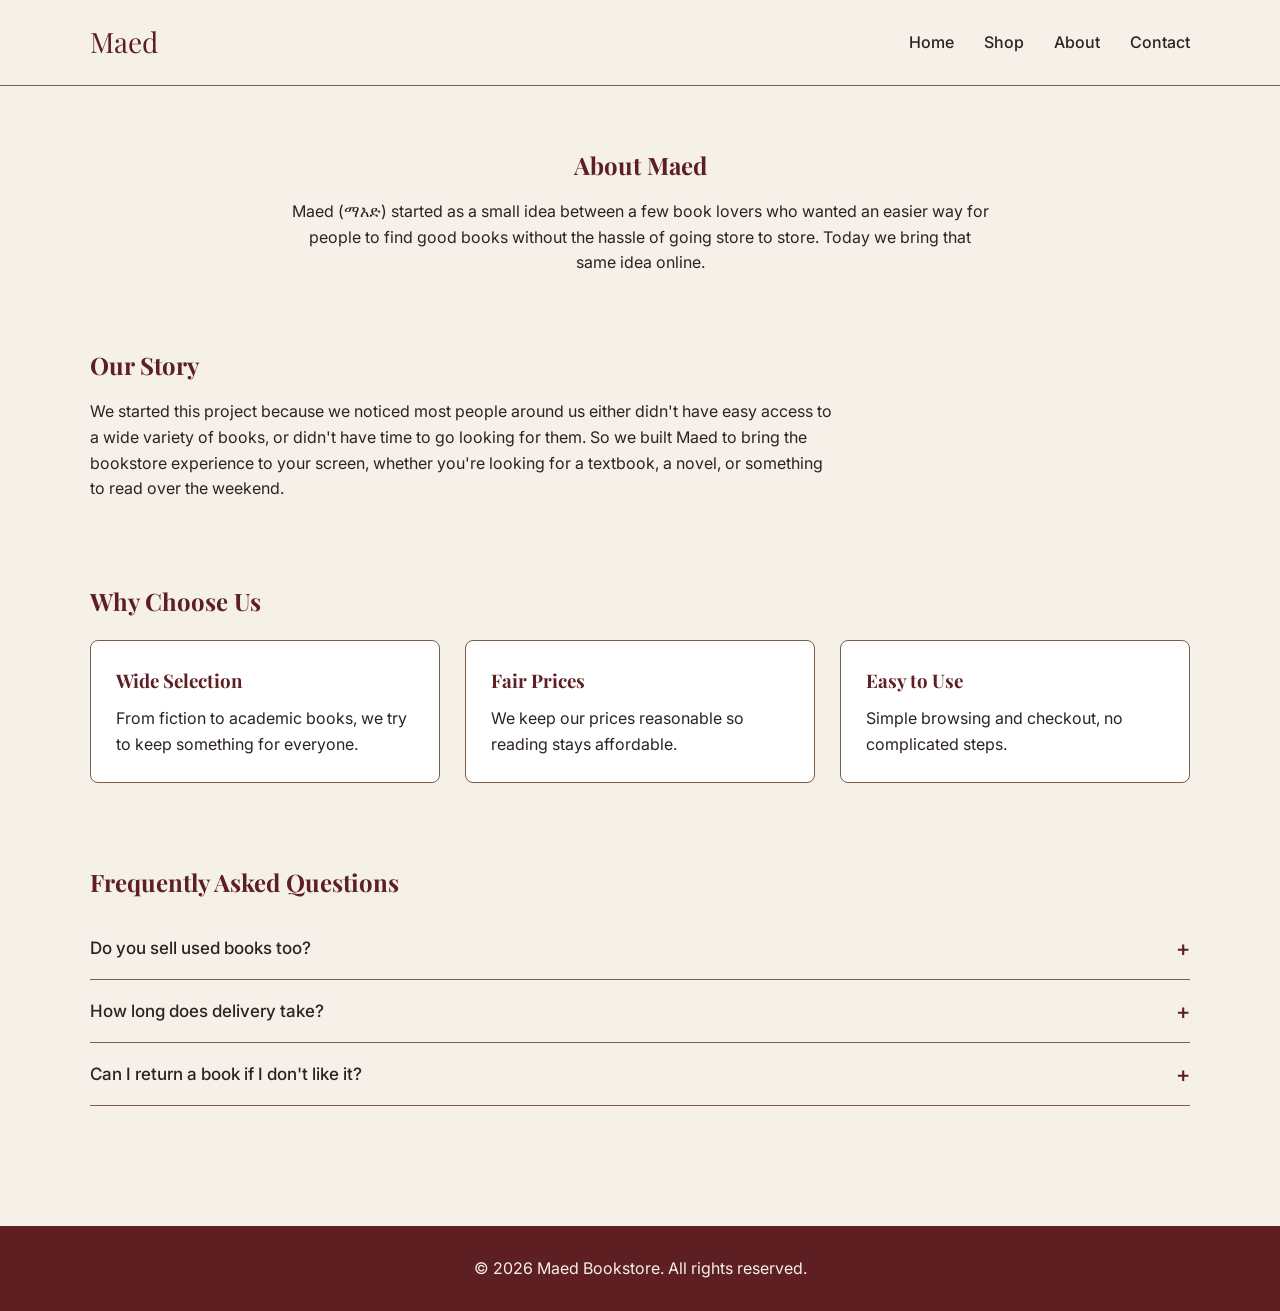
==== about.html @ 5d677445 "upadated about page" ====
<!DOCTYPE html>
<html lang="en">
<head>
  <meta charset="UTF-8">
  <meta name="viewport" content="width=device-width, initial-scale=1.0">
  <title>About Us - Maed</title>

  <link href="https://fonts.googleapis.com/css2?family=Inter:wght@400;500;700&family=Playfair+Display:wght@400;600;700&display=swap" rel="stylesheet">
  <link rel="stylesheet" href="style.css">
  <link rel="stylesheet" href="about.css">
</head>
<body>

  <header>
    <nav class="container">
      <div class="logo">Maed</div>
      <ul>
        <li><a href="index.html">Home</a></li>
        <li><a href="shop.html">Shop</a></li>
        <li><a href="about.html">About</a></li>
        <li><a href="contact.html">Contact</a></li>
      </ul>
    </nav>
  </header>

  <main class="container">

    <section class="about-hero">
      <h1>About Maed</h1>
      <p>Maed (ማእድ) started as a small idea between a few book lovers who wanted an easier way for people
        to find good books without the hassle of going store to store. Today we bring that same idea online.</p>
    </section>

    <section class="our-story">
      <h2>Our Story</h2>
      <p>We started this project because we noticed most people around us either didn't have easy access to
        a wide variety of books, or didn't have time to go looking for them. So we built Maed to bring the
        bookstore experience to your screen, whether you're looking for a textbook, a novel, or something to
        read over the weekend.</p>
    </section>

    <section class="values">
      <h2>Why Choose Us</h2>
      <div class="value-cards">
        <div class="card">
          <h3>Wide Selection</h3>
          <p>From fiction to academic books, we try to keep something for everyone.</p>
        </div>
        <div class="card">
          <h3>Fair Prices</h3>
          <p>We keep our prices reasonable so reading stays affordable.</p>
        </div>
        <div class="card">
          <h3>Easy to Use</h3>
          <p>Simple browsing and checkout, no complicated steps.</p>
        </div>
      </div>
    </section>

    <section class="faq">
      <h2>Frequently Asked Questions</h2>

      <div class="accordion">
        <div class="accordion-item">
          <button class="accordion-btn">Do you sell used books too?</button>
          <div class="accordion-content">
            <p>Right now we mainly focus on new books, but we're planning to add a used books section soon.</p>
          </div>
        </div>

        <div class="accordion-item">
          <button class="accordion-btn">How long does delivery take?</button>
          <div class="accordion-content">
            <p>It depends on your location, but usually a few business days.</p>
          </div>
        </div>

        <div class="accordion-item">
          <button class="accordion-btn">Can I return a book if I don't like it?</button>
          <div class="accordion-content">
            <p>Yes, as long as it's in its original condition and within our return window.</p>
          </div>
        </div>
      </div>
    </section>

  </main>

  <footer>
    <p>&copy; 2026 Maed Bookstore. All rights reserved.</p>
  </footer>

  <button id="scrollTopBtn" title="Go to top">&uarr;</button>

  <script src="about.js"></script>
</body>
</html>
---- style.css ----
/* Maed - shared styles */

:root {
    --bg: #F5F0E8;
    --primary: #5E1F23;
    --secondary: #7A5E4B;
    --accent: #C9A24B;
    --text: #2B2320;
}

* {
    margin: 0;
    padding: 0;
    box-sizing: border-box;
}

body {
    font-family: 'Inter', sans-serif;
    background-color: var(--bg);
    color: var(--text);
    line-height: 1.6;
}

h1,
h2,
h3,
h4 {
    font-family: 'Playfair Display', serif;
    color: var(--primary);
    margin-bottom: 15px;
}

a {
    text-decoration: none;
    color: var(--text);
}

img {
    max-width: 100%;
    display: block;
}

.container {
    width: 90%;
    max-width: 1100px;
    margin: 0 auto;
}

/* Header / Nav */
header {
    background-color: var(--bg);
    border-bottom: 1px solid var(--secondary);
    padding: 20px 0;
}

nav {
    display: flex;
    justify-content: space-between;
    align-items: center;
}

.logo {
    font-family: 'Playfair Display', serif;
    font-size: 28px;
    color: var(--primary);
}

nav ul {
    list-style: none;
    display: flex;
    gap: 30px;
}

nav ul li a {
    font-weight: 500;
    transition: color 0.3s ease;
}

nav ul li a:hover {
    color: var(--accent);
}

/* Buttons */
.btn {
    display: inline-block;
    background-color: var(--primary);
    color: var(--bg);
    padding: 12px 28px;
    border: none;
    border-radius: 6px;
    cursor: pointer;
    font-family: 'Inter', sans-serif;
    font-size: 16px;
    transition: background-color 0.3s ease, transform 0.2s ease;
}

.btn:hover {
    background-color: var(--accent);
    color: var(--text);
    transform: translateY(-2px);
}

/* Footer */
footer {
    background-color: var(--primary);
    color: var(--bg);
    padding: 30px 0;
    margin-top: 60px;
    text-align: center;
}

footer a {
    color: var(--accent);
}

/* Responsive */
@media (max-width: 768px) {
    nav {
        flex-direction: column;
        gap: 15px;
    }

    nav ul {
        gap: 15px;
        flex-wrap: wrap;
        justify-content: center;
    }
}
---- about.css ----
/* About page specific styles */

.about-hero {
    padding: 60px 0 30px;
    text-align: center;
}

.about-hero p {
    max-width: 700px;
    margin: 0 auto;
}

.our-story {
    padding: 40px 0;
}

.our-story p {
    max-width: 750px;
}

.values {
    padding: 40px 0;
}

.value-cards {
    display: flex;
    gap: 25px;
    flex-wrap: wrap;
    margin-top: 20px;
}

.card {
    background-color: white;
    border: 1px solid var(--secondary);
    border-radius: 8px;
    padding: 25px;
    flex: 1;
    min-width: 220px;
}

.card h3 {
    color: var(--primary);
    margin-bottom: 10px;
}

/* FAQ Accordion */
.faq {
    padding: 40px 0 60px;
}

.accordion-item {
    border-bottom: 1px solid var(--secondary);
}

.accordion-btn {
    width: 100%;
    text-align: left;
    background: none;
    border: none;
    padding: 18px 0;
    font-family: 'Inter', sans-serif;
    font-size: 17px;
    font-weight: 500;
    color: var(--text);
    cursor: pointer;
    display: flex;
    justify-content: space-between;
    align-items: center;
}

.accordion-btn::after {
    content: "+";
    font-size: 22px;
    color: var(--primary);
}

.accordion-btn.active::after {
    content: "-";
}

.accordion-content {
    max-height: 0;
    overflow: hidden;
    transition: max-height 0.3s ease;
}

.accordion-content p {
    padding-bottom: 15px;
}

/* Scroll to top button */
#scrollTopBtn {
    position: fixed;
    bottom: 25px;
    right: 25px;
    background-color: var(--primary);
    color: var(--bg);
    border: none;
    border-radius: 50%;
    width: 45px;
    height: 45px;
    font-size: 20px;
    cursor: pointer;
    display: none;
    transition: background-color 0.3s ease;
}

#scrollTopBtn:hover {
    background-color: var(--accent);
    color: var(--text);
}

@media (max-width: 768px) {
    .value-cards {
        flex-direction: column;
    }
}
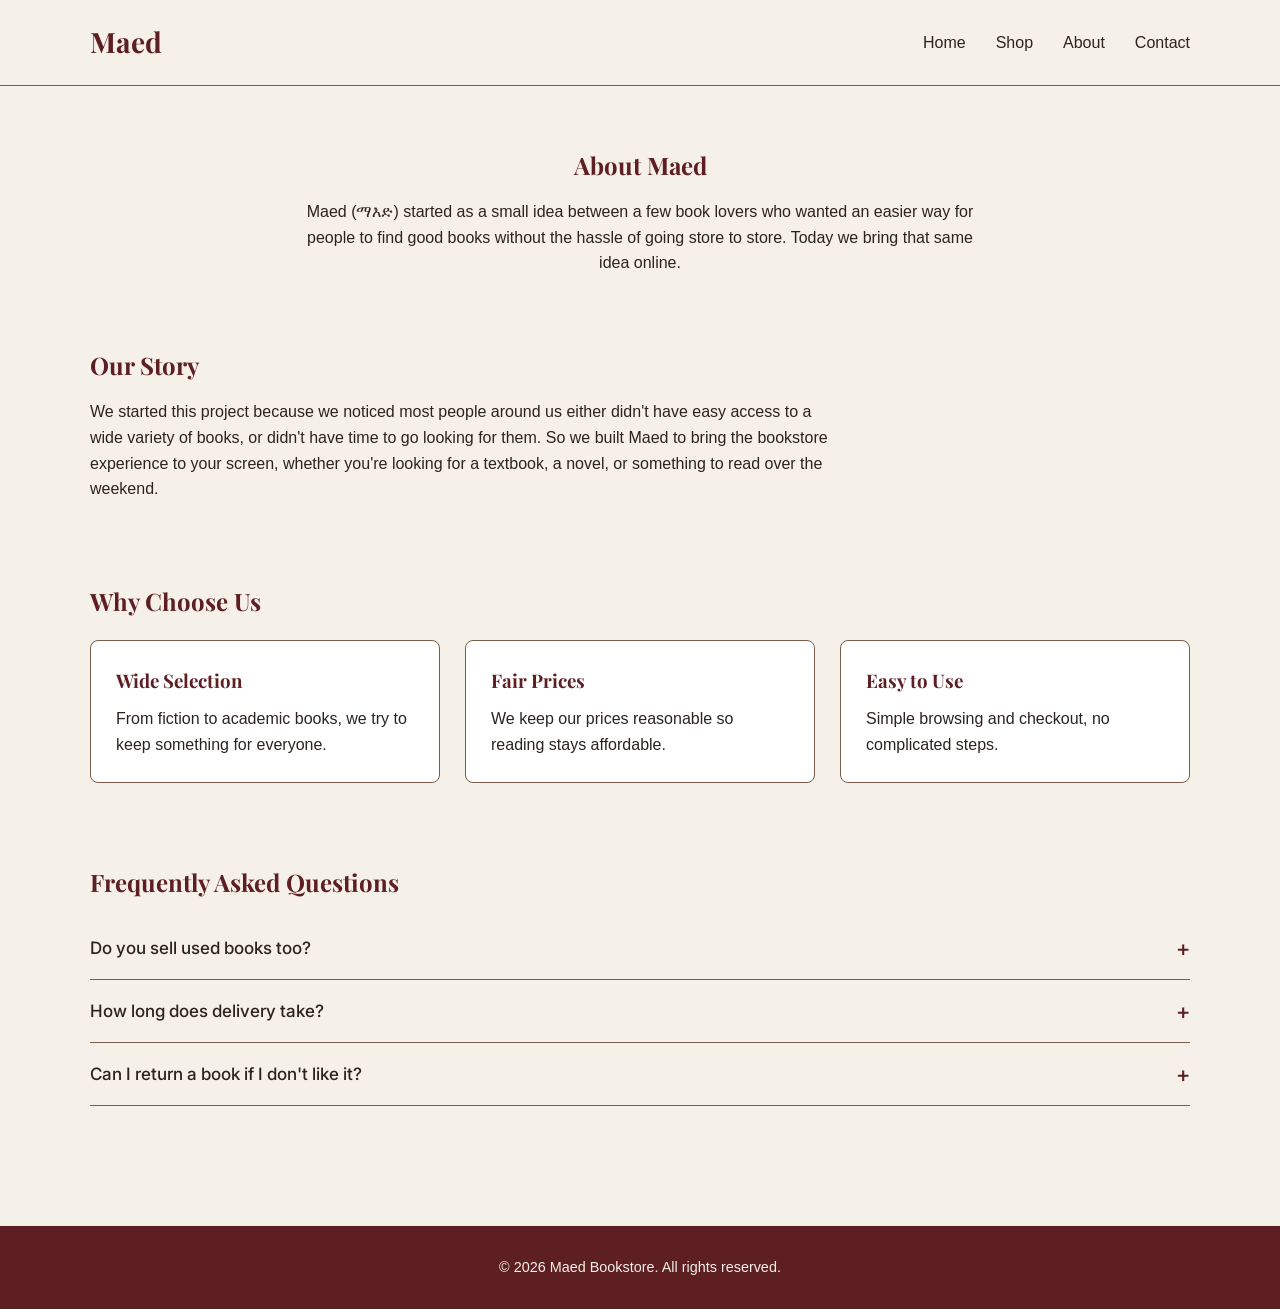
==== commit 1dd6b8f8: "fixed a bug in about and contact page" ====
--- a/about.html
+++ b/about.html
@@ -1,14 +1,18 @@
 <!DOCTYPE html>
 <html lang="en">
+
 <head>
   <meta charset="UTF-8">
   <meta name="viewport" content="width=device-width, initial-scale=1.0">
   <title>About Us - Maed</title>
 
-  <link href="https://fonts.googleapis.com/css2?family=Inter:wght@400;500;700&family=Playfair+Display:wght@400;600;700&display=swap" rel="stylesheet">
+  <link
+    href="https://fonts.googleapis.com/css2?family=Inter:wght@400;500;700&family=Playfair+Display:wght@400;600;700&display=swap"
+    rel="stylesheet">
   <link rel="stylesheet" href="style.css">
   <link rel="stylesheet" href="about.css">
 </head>
+
 <body>
 
   <header>
@@ -16,7 +20,7 @@
       <div class="logo">Maed</div>
       <ul>
         <li><a href="index.html">Home</a></li>
-        <li><a href="shop.html">Shop</a></li>
+        <li><a href="catalog.html">Shop</a></li>
         <li><a href="about.html">About</a></li>
         <li><a href="contact.html">Contact</a></li>
       </ul>
@@ -94,4 +98,5 @@
 
   <script src="about.js"></script>
 </body>
+
 </html>
--- a/style.css
+++ b/style.css
@@ -1,5 +1,355 @@
 /* Maed - shared styles */
-
+/* --- Reset & Variables --- */
+* {
+  margin: 0;
+  padding: 0;
+  box-sizing: border-box;
+  font-family: 'Poppins', sans-serif;
+}
+
+:root {
+  --primary-color: #2C3E50;
+  --accent-color: #D35400;
+  --bg-color: #F8F9FA;
+  --card-bg: #FFFFFF;
+  --text-main: #333333;
+  --text-light: #777777;
+}
+
+body {
+  background-color: var(--bg-color);
+  color: var(--text-main);
+  line-height: 1.6;
+}
+
+/* --- Navigation Bar --- */
+.navbar {
+  display: flex;
+  justify-content: space-between;
+  align-items: center;
+  padding: 20px 8%;
+  background-color: #FFFFFF;
+  box-shadow: 0 2px 10px rgba(0,0,0,0.05);
+  position: sticky;
+  top: 0;
+  z-index: 1000;
+}
+
+.logo {
+  font-family: 'Playfair Display', serif;
+  font-size: 1.8rem;
+  font-weight: 700;
+  color: var(--primary-color);
+}
+
+.logo span {
+  color: var(--accent-color);
+}
+
+.nav-links {
+  list-style: none;
+  display: flex;
+  gap: 30px;
+}
+
+.nav-links a {
+  text-decoration: none;
+  color: var(--text-main);
+  font-weight: 500;
+  transition: color 0.3s ease;
+}
+
+.nav-links a:hover, .nav-links a.active {
+  color: var(--accent-color);
+}
+
+.cart-btn {
+  text-decoration: none;
+  background-color: var(--primary-color);
+  color: white;
+  padding: 8px 16px;
+  border-radius: 20px;
+  font-size: 0.9rem;
+  font-weight: 500;
+  transition: background 0.3s ease;
+}
+
+.cart-btn:hover {
+  background-color: var(--accent-color);
+}
+
+/* --- Hero Section (With Library Background Image) --- */
+.hero {
+  background: linear-gradient(rgba(44, 62, 80, 0.8), rgba(44, 62, 80, 0.85)), 
+              url('https://images.unsplash.com/photo-1507842229499-96851659a721?auto=format&fit=crop&w=1920&q=80') center/cover no-repeat;
+  color: white;
+  text-align: center;
+  padding: 120px 20px;
+}
+
+.hero-content {
+  max-width: 700px;
+  margin: 0 auto;
+}
+
+.hero-content h1 {
+  font-family: 'Playfair Display', serif;
+  font-size: 3rem;
+  margin-bottom: 20px;
+}
+
+.hero-content p {
+  font-size: 1.1rem;
+  margin-bottom: 30px;
+  color: #E2E8F0;
+}
+
+.hero-buttons {
+  display: flex;
+  justify-content: center;
+  gap: 15px;
+}
+
+.btn-primary, .btn-secondary {
+  text-decoration: none;
+  padding: 12px 28px;
+  border-radius: 5px;
+  font-weight: 500;
+  transition: all 0.3s ease;
+}
+
+.btn-primary {
+  background-color: var(--accent-color);
+  color: white;
+}
+
+.btn-primary:hover {
+  background-color: #b54600;
+}
+
+.btn-secondary {
+  background-color: transparent;
+  color: white;
+  border: 2px solid white;
+}
+
+.btn-secondary:hover {
+  background-color: white;
+  color: var(--primary-color);
+}
+
+/* --- Featured & Catalog Sections --- */
+.featured-section {
+  padding: 80px 8%;
+}
+
+.section-title {
+  text-align: center;
+  margin-bottom: 50px;
+}
+
+.section-title h2 {
+  font-family: 'Playfair Display', serif;
+  font-size: 2.2rem;
+  color: var(--primary-color);
+  margin-bottom: 10px;
+}
+
+.section-title p {
+  color: var(--text-light);
+}
+
+.book-grid {
+  display: grid;
+  grid-template-columns: repeat(auto-fit, minmax(280px, 1fr));
+  gap: 30px;
+}
+
+.book-card {
+  background-color: var(--card-bg);
+  border-radius: 8px;
+  overflow: hidden;
+  box-shadow: 0 4px 15px rgba(0,0,0,0.05);
+  transition: transform 0.3s ease;
+  display: flex;
+  flex-direction: column;
+}
+
+.book-card:hover {
+  transform: translateY(-5px);
+}
+
+.book-img-placeholder {
+  height: 200px;
+  background-color: #E9ECEF;
+  display: flex;
+  align-items: center;
+  justify-content: center;
+  font-size: 3rem;
+}
+
+.book-info {
+  padding: 20px;
+  display: flex;
+  flex-direction: column;
+  flex-grow: 1;
+}
+
+.book-info h3 {
+  font-size: 1.2rem;
+  margin-bottom: 5px;
+  color: var(--primary-color);
+}
+
+.author {
+  font-size: 0.9rem;
+  color: var(--text-light);
+  margin-bottom: 15px;
+}
+
+.price {
+  font-weight: 600;
+  color: var(--accent-color);
+  font-size: 1.1rem;
+  margin-bottom: 15px;
+}
+
+.btn-card {
+  margin-top: auto;
+  text-align: center;
+  text-decoration: none;
+  background-color: #F1F3F5;
+  color: var(--primary-color);
+  padding: 8px;
+  border-radius: 4px;
+  font-weight: 500;
+  font-size: 0.9rem;
+  border: none;
+  cursor: pointer;
+  transition: background 0.3s ease;
+}
+
+.btn-card:hover {
+  background-color: var(--primary-color);
+  color: white;
+}
+
+/* --- Catalog Specific Layout & Filters --- */
+.catalog-header {
+  text-align: center;
+  padding: 50px 20px 30px;
+  background-color: #FFFFFF;
+  border-bottom: 1px solid #E9ECEF;
+}
+
+.catalog-header h1 {
+  font-family: 'Playfair Display', serif;
+  font-size: 2.5rem;
+  color: var(--primary-color);
+  margin-bottom: 10px;
+}
+
+.catalog-header p {
+  color: var(--text-light);
+  margin-bottom: 25px;
+}
+
+#search-input {
+  width: 100%;
+  max-width: 450px;
+  padding: 12px 20px;
+  border: 2px solid #E2E8F0;
+  border-radius: 30px;
+  font-size: 1rem;
+  outline: none;
+  transition: border-color 0.3s ease;
+}
+
+#search-input:focus {
+  border-color: var(--accent-color);
+}
+
+.catalog-layout {
+  display: flex;
+  gap: 40px;
+  padding: 50px 8%;
+  align-items: flex-start;
+}
+
+.filter-sidebar {
+  width: 250px;
+  background: white;
+  padding: 25px;
+  border-radius: 8px;
+  box-shadow: 0 4px 15px rgba(0,0,0,0.05);
+  flex-shrink: 0;
+}
+
+.filter-sidebar h3 {
+  font-size: 1.1rem;
+  color: var(--primary-color);
+  margin-bottom: 20px;
+  border-bottom: 2px solid #F1F3F5;
+  padding-bottom: 10px;
+}
+
+.filter-list {
+  list-style: none;
+  display: flex;
+  flex-direction: column;
+  gap: 10px;
+}
+
+.filter-btn {
+  width: 100%;
+  text-align: left;
+  background: none;
+  border: none;
+  padding: 10px 15px;
+  border-radius: 5px;
+  font-size: 0.95rem;
+  color: var(--text-main);
+  cursor: pointer;
+  transition: all 0.3s ease;
+}
+
+.filter-btn:hover, .filter-btn.active {
+  background-color: var(--primary-color);
+  color: white;
+}
+
+.catalog-grid-container {
+  flex-grow: 1;
+}
+
+.no-results {
+  text-align: center;
+  padding: 50px;
+  color: var(--text-light);
+  font-size: 1.1rem;
+}
+
+/* --- Footer --- */
+footer {
+  text-align: center;
+  padding: 30px;
+  background-color: var(--primary-color);
+  color: white;
+  font-size: 0.9rem;
+}
+
+/* --- Responsive Media Queries --- */
+@media (max-width: 768px) {
+  .catalog-layout {
+    flex-direction: column;
+  }
+  .filter-sidebar {
+    width: 100%;
+  }
+  .hero-content h1 {
+    font-size: 2.2rem;
+  }
+}
 :root {
     --bg: #F5F0E8;
     --primary: #5E1F23;
